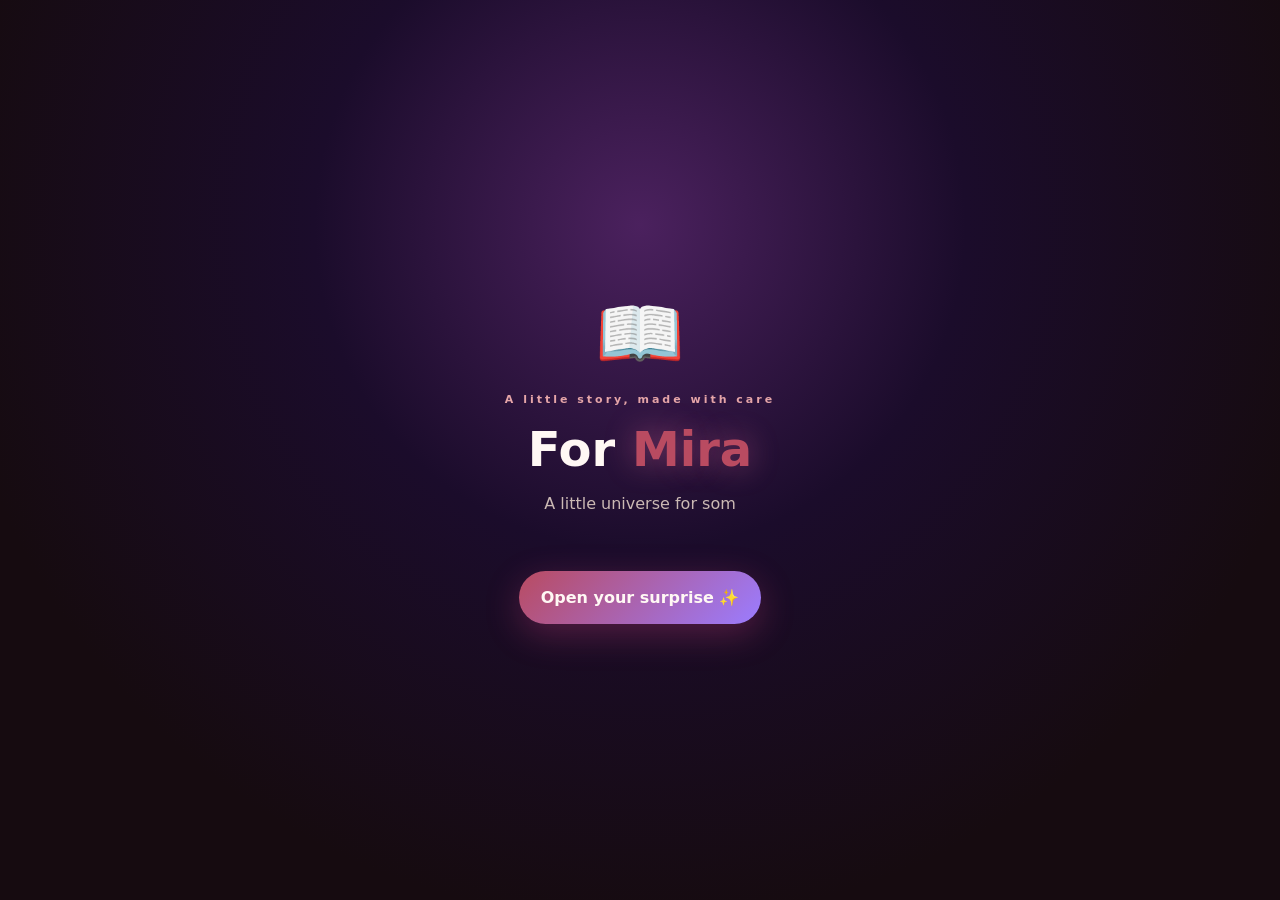
==== index.html @ ee4e0a37 "Polish soundtrack section markup" ====
<!DOCTYPE html>
<html lang="en">
<head>
  <meta charset="UTF-8">
  <meta name="viewport" content="width=device-width, initial-scale=1.0, viewport-fit=cover">
  <meta name="theme-color" content="#241016">
  <title>For Mira — Chapter 18</title>
  <link rel="stylesheet" href="style.css">
</head>
<body>

  <div id="scrollProgress"></div>
  <div id="particles"></div>

  <!-- OPENING -->
  <section id="opening" class="screen">
    <div class="opening-card">
      <div class="mini-book">📖</div>
      <p class="eyebrow">A little story, made with care</p>
      <h1>For <span>Mira</span></h1>
      <p id="openingText"></p>
      <button class="primary-btn" id="startBtn">Open your surprise ✨</button>
    </div>
  </section>

  <main id="site" class="hidden">
    <nav class="site-nav" aria-label="Main navigation">
      <a class="nav-brand" href="index.html">Mira <span>✦</span></a>
      <div class="nav-links">
        <a href="index.html" aria-current="page">Home</a>
        <a href="universe.html">Her Universe</a>
        <a href="dreams.html">Dreams</a>
        <a href="letter.html">Letter</a>
      </div>
    </nav>

    <!-- HERO -->
    <section class="hero section-pad reveal-section">
      <div class="glow glow-one"></div>
      <div class="glow glow-two"></div>
      <div class="hero-content hero-depth">
        <p class="eyebrow">13 NOVEMBER 2026 · CHAPTER 18</p>
        <h1>Happy Birthday,<br><span>Mira</span> 💗</h1>
        <p class="hero-sub">To a novel reader, a curious mind, and someone whose next chapter is full of possibilities.</p>
        <button class="outline-btn" data-scroll="about">Start the story ↓</button>
      </div>
    </section>

    <!-- ABOUT -->
    <section id="about" class="section-pad reveal-section">
      <p class="eyebrow">THE LITTLE THINGS THAT MAKE YOU YOU</p>
      <h2>A Mind, a Heart, and a World of Your Own</h2>
      <div class="trait-grid">
        <article class="trait-card"><span>🔎</span><h3>A questioning mind</h3><p>You look beyond the obvious, ask difficult questions, and try to understand why people and society work the way they do.</p></article>
        <article class="trait-card"><span>⚖️</span><h3>A sense of fairness</h3><p>Equality, dignity and women's safety matter to you. You don't hesitate to question things that feel unjust.</p></article>
        <article class="trait-card"><span>💗</span><h3>A caring heart</h3><p>Your family matters deeply to you, and you value kindness, loyalty and effort in the people around you.</p></article>
        <article class="trait-card"><span>🎈</span><h3>Room for little joys</h3><p>Festivals, good food, celebrations and time with people you love deserve their own place in a full life.</p></article>
      </div>
    </section>

    <!-- A FEW PERSONAL FAVOURITES -->
    <section class="section-pad favourites-section reveal-section">
      <p class="eyebrow">A FEW THINGS YOU LOVE</p>
      <h2>The Little Details</h2>
      <div class="favourite-grid">
        <article class="favourite-card"><span>📚</span><small>STORIES</small><h3>Novels &amp; Ramaiya Vastavaiya</h3></article>
        <article class="favourite-card"><span>🎶</span><small>MUSIC</small><h3>Arijit Singh &amp; Shreya Ghoshal</h3></article>
        <article class="favourite-card"><span>🍲</span><small>COMFORT FOOD</small><h3>Mutton Kosa</h3></article>
        <article class="favourite-card"><span>♟️</span><small>PLAY</small><h3>Ludo, chess, pandas &amp; horses</h3></article>
      </div>
      <p class="tiny-note">With a little wine red in the mix. 🍷</p>
    </section>

    <!-- LETTER MEMORIES -->
    <section class="section-pad reveal-section memory-section">
      <p class="eyebrow">A FEW THINGS I REMEMBER</p>
      <h2>Little Traces from Our Letters</h2>
      <p class="memory-intro">Some conversations leave a mark long after the page is closed. These are a few things I still carry with me.</p>
      <div class="memory-list">
        <article class="memory-note"><span>01 · THE WAY YOU SEE LIFE</span><p>I remember how you described your experiences, and how genuinely you seemed to enjoy the small details of living.</p></article>
        <article class="memory-note"><span>02 · THE ADVICE THAT STAYED</span><p>You once talked about making time for people who matter, even between study sessions. I still remember that thought.</p></article>
        <article class="memory-note"><span>03 · THE CONVERSATIONS</span><p>I miss the kind of conversations that begin with one question and somehow lead us somewhere neither of us expected.</p></article>
      </div>
    </section>

    <!-- CONVERSATION ROOM -->
    <section class="section-pad reveal-section conversation-section">
      <p class="eyebrow">A LITTLE ROOM FOR BIG QUESTIONS</p>
      <h2>If We Had One More Long Conversation…</h2>
      <p class="conversation-intro">Choose a question. No right answer, no pressure—just something interesting to think about.</p>
      <div class="question-options">
        <button class="question-card" type="button" data-question="0"><span>01</span><b>Is it better to be understood or accepted?</b><small>People &amp; connection</small></button>
        <button class="question-card" type="button" data-question="1"><span>02</span><b>Does growing up change what happiness means?</b><small>Life &amp; change</small></button>
        <button class="question-card" type="button" data-question="2"><span>03</span><b>Can two people disagree and still respect each other?</b><small>Values &amp; society</small></button>
      </div>
      <div class="question-reveal" id="questionReveal" aria-live="polite">
        <p class="question-prompt">Pick whichever question catches your attention.</p>
      </div>
    </section>

    <!-- 18 WISHES -->
    <section class="section-pad reveal-section wishes-section">
      <p class="eyebrow">EIGHTEEN SMALL WISHES</p>
      <h2>A Sky Full of Possibilities</h2>
      <p class="wishes-intro">Tap a star. Each one holds a little wish for the year ahead.</p>
      <div class="wish-sky" id="wishSky" aria-label="Eighteen birthday wishes"></div>
      <div class="star-wish" id="starWish" aria-live="polite"><span>✦</span><p>Your next wish is waiting in the stars.</p></div>
    </section>

    <!-- COUNTDOWN -->
    <section class="section-pad countdown-section reveal-section">
      <p class="eyebrow">THE COUNTDOWN TO YOUR DAY</p>
      <h2>Your Birthday Is Almost Here</h2>
      <div class="countdown">
        <div><strong id="days">00</strong><small>days</small></div>
        <div><strong id="hours">00</strong><small>hours</small></div>
        <div><strong id="minutes">00</strong><small>minutes</small></div>
        <div><strong id="seconds">00</strong><small>seconds</small></div>
      </div>
      <p class="tiny-note">13 November 2026</p>
    </section>

    <!-- LETTER -->
    <section id="letter" class="section-pad reveal-section">
      <p class="eyebrow">A LETTER</p>
      <h2>Open When You're Ready 💌</h2>
      <div class="envelope" id="envelope">
        <div class="envelope-top"></div>
        <div class="envelope-body">
          <span>Tap to open</span>
          <b>For Mira</b>
        </div>
      </div>
      <article class="letter-card hidden" id="letterCard">
        <p id="personalLetter"></p><span class="typing-cursor">|</span>
      </article>
      <p class="tiny-note">A few words, written with care.</p>
    </section>

    <!-- CAKE -->
    <section class="section-pad cake-section reveal-section">
      <p class="eyebrow">MAKE A WISH</p>
      <h2>18 Candles for 18 ✨</h2>
      <p class="instruction">Take a breath, allow microphone access, then blow towards your phone's microphone.</p>
      <button id="micBlowBtn" class="primary-btn blow-btn" type="button">🎤 Enable microphone</button>
      <p id="blowStatus" class="tiny-note" role="status" aria-live="polite">Or tap the candles if you prefer not to use the microphone.</p>
      <div class="cake-wrap">
        <div class="candles" id="candles"></div>
        <div class="cake">
          <div class="icing"></div>
          <div class="cake-layer layer-one"></div>
          <div class="cake-layer layer-two"></div>
          <div class="cake-plate"></div>
        </div>
      </div>
      <p id="wishMessage" class="wish-message"></p>
    </section>

    <!-- FRIENDSHIP TIMELINE -->
    <section class="section-pad reveal-section">
      <p class="eyebrow">A FEW PAGES SO FAR</p>
      <h2>Every Story Has Its Own Beginning</h2>
      <div class="timeline">
        <article class="timeline-item"><span>13 NOVEMBER 2008</span><h3>The day your story began</h3><p>A whole life of memories, discoveries, changes and possibilities began with one ordinary day.</p></article>
        <article class="timeline-item"><span>THE QUESTIONS YOU ASK</span><h3>Always looking a little deeper</h3><p>From human behaviour to fairness and relationships, you keep making space for questions that matter.</p></article>
        <article class="timeline-item"><span>THE PEOPLE YOU VALUE</span><h3>Making room for connection</h3><p>Family, friendship and mutual effort matter to you. The people in your life are part of your story, but they are not the whole story.</p></article>
        <article class="timeline-item"><span>13 NOVEMBER 2026</span><h3>A new chapter at eighteen</h3><p>You don't need every answer today. There is time to explore, change your mind and discover what feels right.</p></article>
      </div>
    </section>

    <!-- BOOK CHAPTERS -->
    <section class="section-pad book-section reveal-section">
      <p class="eyebrow">YOUR STORY, YOUR PACE</p>
      <h2>There Is More Than One Way to Grow</h2>
      <div class="chapter" data-chapter="1"><span>ONE THING YOU KNOW</span><h3>You want to make a difference</h3><p>You have spoken about helping children and older people, supporting your family and building a life with room for meaningful work.</p></div>
      <div class="chapter" data-chapter="2"><span>ONE THING YOU'RE EXPLORING</span><h3>A curious mind, an open future</h3><p>Your interest in psychology and human behaviour is part of your journey. You don't have to turn today's curiosity into a lifelong decision.</p></div>
      <div class="chapter" data-chapter="3"><span>ONE THING WORTH REMEMBERING</span><h3>There is no fixed timeline</h3><p>Dreams can change. Plans can take new directions. Changing your mind is also a way of learning yourself.</p></div>
      <div class="chapter special-chapter"><span>CHAPTER 18</span><h3>The next pages belong to you</h3><p>May you have the freedom, courage and support to write them in your own way.</p></div>
    </section>

    <!-- GIFTS -->
    <section class="section-pad reveal-section">
      <p class="eyebrow">THREE LITTLE SURPRISES</p>
      <h2>Choose a Gift 🎁</h2>
      <div class="gift-grid">
        <button class="gift" data-gift="0">🎁<small>Open me</small></button>
        <button class="gift" data-gift="1">🎁<small>Try me</small></button>
        <button class="gift" data-gift="2">🎁<small>One more</small></button>
      </div>
      <p id="giftMessage" class="gift-message"></p>
    </section>

    <!-- THINGS THAT STAYED WITH ME -->
    <section class="section-pad reveal-section letter-traces">
      <p class="eyebrow">SOMETHING I REMEMBER FROM YOUR LETTERS</p>
      <h2>Some Things Stay Between the Lines</h2>
      <p class="letter-traces-intro">Not every conversation needs a grand conclusion. Sometimes a few things someone says simply stay with you.</p>
      <div class="trace-grid">
        <article class="trace-card">
          <span class="trace-mark">01</span>
          <p class="trace-label">THE WAY YOU SEE THINGS</p>
          <h3>You make ordinary experiences worth listening to.</h3>
          <p>I remember how you would explain the way you experienced life. It made me appreciate not just what happened, but how someone chooses to see it.</p>
        </article>
        <article class="trace-card">
          <span class="trace-mark">02</span>
          <p class="trace-label">THE ADVICE THAT STAYS</p>
          <h3>Make time for the people who matter.</h3>
          <p>You once spoke about writing letters between study sessions. I took something from that: being busy and making time for people don't always have to be opposites.</p>
        </article>
        <article class="trace-card">
          <span class="trace-mark">03</span>
          <p class="trace-label">THE CONVERSATIONS</p>
          <h3>There is always room for one more question.</h3>
          <p>I still remember our deeper conversations—the questions, the different perspectives, and how a simple exchange could turn into something worth thinking about.</p>
        </article>
      </div>
      <blockquote class="trace-quote">“You don't have to carefully edit every part of yourself to be worth knowing.”</blockquote>
      <p class="trace-signoff">A thought I wanted to leave here. — Sagar</p>
    </section>

    <!-- DARK CHOCOLATE SECRET -->
    <section class="section-pad chocolate-section reveal-section">
      <p class="eyebrow">A SMALL REMINDER</p>
      <h2>Open When You Need a Little Encouragement ✨</h2>
      <p>For the days when the next step feels uncertain.</p>
      <button id="chocolateBtn" class="chocolate-btn">✨ A little reminder</button>
      <p class="tiny-note chocolate-hint">You can tap it more than once. The message stays the same.</p>
      <div id="secretMessage" class="secret-message hidden">You don't have to have your whole life figured out at eighteen. Keep learning, keep exploring, and give yourself the same patience you offer other people. 💗</div>
    </section>

    <!-- HER SOUNDTRACK -->
    <section class="section-pad music-section reveal-section" id="soundtrack">
      <p class="eyebrow">A SOUNDTRACK FOR DIFFERENT LITTLE MOMENTS</p>
      <h2>A Little Music for Every Mood 🎵</h2>
      <p class="soundtrack-intro">Some songs feel like a place, some like a memory, and some simply make an ordinary day better. Here are a few musical corners, beginning with one I thought belonged here.</p>
      <div class="soundtrack-grid">
        <article class="soundtrack-card soundtrack-featured">
          <span class="soundtrack-number">01 · THE LITTLE UNIVERSE</span>
          <div class="soundtrack-icon">🌙</div>
          <h3>Aashiyan</h3>
          <p>For a gentle, hopeful moment — a little world of your own.</p>
          <button class="soundtrack-play" type="button" data-track="aashiyan">▶ Play this song</button>
        </article>
        <article class="soundtrack-card">
          <span class="soundtrack-number">02 · SLOW EVENINGS</span>
          <div class="soundtrack-icon">☁️</div>
          <h3>Iktara</h3>
          <p>For quiet evenings, daydreams and letting your thoughts wander.</p>
          <button class="soundtrack-play" type="button" data-track="iktara">▶ Play this song</button>
        </article>
        <article class="soundtrack-card">
          <span class="soundtrack-number">03 · A LITTLE NOSTALGIA</span>
          <div class="soundtrack-icon">📖</div>
          <h3>Phir Le Aya Dil</h3>
          <p>For the moments when a melody feels like an old page you want to revisit.</p>
          <button class="soundtrack-play" type="button" data-track="phir-le-aya-dil">▶ Play this song</button>
        </article>
        <article class="soundtrack-card">
          <span class="soundtrack-number">04 · OPEN ROADS</span>
          <div class="soundtrack-icon">✨</div>
          <h3>Ilahi</h3>
          <p>For new beginnings, curious days and the excitement of what lies ahead.</p>
          <button class="soundtrack-play" type="button" data-track="ilahi">▶ Play this song</button>
        </article>
      </div>
      <div class="soundtrack-now" aria-live="polite">
        <span class="soundtrack-equalizer">♫</span>
        <div><small>NOW PLAYING</small><p id="trackName">Choose a song to begin</p></div>
        <button id="musicStopBtn" type="button" class="soundtrack-stop">Stop</button>
      </div>
      <audio id="music" preload="none"></audio>
      <p class="tiny-note">The songs are suggestions. Add your audio files to the <code>music</code> folder in the GitHub repository to make the play buttons work.</p>
    </section>

    <!-- FINAL -->
    <section id="final" class="final-section reveal-section">
      <div class="final-content">
        <div class="big-heart">♥</div>
        <p class="eyebrow">THE LAST PAGE</p>
        <h2>Happy 18th Birthday, Mira 🎂</h2>
        <p id="finalMessage">May this chapter bring you beautiful people, unforgettable memories, peaceful nights, exciting mornings, and many, many reasons to smile.</p>
        <button id="finalBtn" class="primary-btn">Open the final surprise ✨</button>
      </div>
    </section>

    <footer>Made with a little code, a lot of thought, and ❤️</footer>
  </main>

  <div id="lightbox" class="lightbox hidden">
    <button id="closeLightbox" aria-label="Close">×</button>
    <img id="lightboxImg" alt="Memory">
    <p id="lightboxCaption"></p>
  </div>

  <div id="toast"></div>
  <script src="script.js"></script>
</body>
</html>
---- style.css ----
*{box-sizing:border-box;margin:0;padding:0}
:root{--bg:#160b10;--bg2:#241016;--pink:#b94b61;--pink2:#e5a5a8;--lav:#a77d86;--gold:#d7b77a;--text:#fff8f4;--muted:#cbb9b4;--card:rgba(255,244,238,.055);--border:rgba(229,165,168,.17)}
html{scroll-behavior:smooth}
body{font-family:system-ui,-apple-system,BlinkMacSystemFont,"Segoe UI",sans-serif;background:var(--bg);color:var(--text);overflow-x:hidden;line-height:1.6}
button{font:inherit;color:inherit;border:0;cursor:pointer}
.hidden{display:none!important}
code{color:var(--pink2);font-size:.8em}
#particles{position:fixed;inset:0;pointer-events:none;z-index:0;overflow:hidden}
.particle{position:absolute;width:3px;height:3px;border-radius:50%;background:#fff;opacity:.5;animation:float 8s linear infinite}
.screen{min-height:100svh;display:grid;place-items:center;padding:25px;background:radial-gradient(circle at 50% 25%,#4b215e 0,#1b0c2b 35%,#160b10 75%);position:relative;z-index:1}
.opening-card{text-align:center;max-width:390px;padding:35px 22px}
.mini-book{font-size:72px;animation:bob 2s ease-in-out infinite}
.eyebrow{font-size:11px;letter-spacing:3px;color:var(--pink2);font-weight:700}
.opening-card h1{font-size:48px;line-height:1.05;margin:16px 0}
.opening-card h1 span,.hero h1 span{color:var(--pink);text-shadow:0 0 30px rgba(255,120,170,.4)}
.opening-card>p:not(.eyebrow){color:var(--muted);min-height:55px;margin-bottom:25px}
.primary-btn,.outline-btn,.chocolate-btn{padding:14px 22px;border-radius:999px;font-weight:700;background:linear-gradient(135deg,var(--pink),#9b7cff);box-shadow:0 10px 35px rgba(255,80,150,.25)}
.outline-btn{background:transparent;border:1px solid var(--pink)}
.section-pad{position:relative;z-index:1;max-width:620px;margin:auto;padding:90px 20px}
.hero{min-height:100svh;display:grid;place-items:center;text-align:center;overflow:hidden;background:radial-gradient(circle at 50% 40%,#48202a,#160b10 65%)}
.hero-content{position:relative;z-index:2}
.hero h1{font-size:52px;line-height:1.02;margin:18px 0}
.hero-sub,.section-sub{color:var(--muted);max-width:470px;margin:0 auto 28px}
.glow{position:absolute;width:240px;height:240px;border-radius:50%;filter:blur(70px);opacity:.3}
.glow-one{background:var(--pink);left:-100px;top:10%}.glow-two{background:var(--lav);right:-100px;bottom:10%}
h2{font-size:31px;line-height:1.15;margin:12px 0 30px}
.trait-grid{display:grid;grid-template-columns:1fr 1fr;gap:12px}
.trait-card,.chapter,.letter-card{background:var(--card);border:1px solid var(--border);border-radius:24px;padding:22px;backdrop-filter:blur(12px)}
.trait-card span{font-size:34px}.trait-card h3{margin:10px 0 5px}.trait-card p{font-size:14px;color:var(--muted)}
.countdown-section{text-align:center;background:linear-gradient(180deg,#160b10,#170b25)}
.countdown{display:grid;grid-template-columns:repeat(4,1fr);gap:8px}
.countdown div{background:var(--card);border:1px solid var(--border);border-radius:18px;padding:15px 4px}
.countdown strong{display:block;font-size:25px;color:var(--pink)}.countdown small{color:var(--muted)}
.tiny-note{font-size:12px;color:#8f8294;margin-top:18px}
.envelope{height:180px;position:relative;max-width:330px;margin:30px auto;cursor:pointer;filter:drop-shadow(0 15px 25px rgba(0,0,0,.3))}
.envelope-body{position:absolute;inset:25px 0 0;background:#f4a7c6;color:#32112c;border-radius:10px;display:grid;place-items:center;font-weight:700;z-index:2}.envelope-body span{font-size:12px}.envelope-body b{font-size:24px}
.envelope-top{position:absolute;top:25px;left:0;width:100%;height:100px;background:#ffd1e2;clip-path:polygon(0 0,50% 75%,100% 0);z-index:3}
.letter-card{min-height:250px;text-align:left;color:#f8e9f3;line-height:1.85}.typing-cursor{color:var(--pink);animation:blink .7s infinite}
.cake-section{text-align:center}.instruction{color:var(--muted);margin-bottom:15px}.cake-wrap{height:270px;position:relative;width:290px;margin:auto}
.cake{position:absolute;bottom:15px;left:50%;transform:translateX(-50%);width:240px;height:130px}
.cake-layer{position:absolute;left:0;right:0;border-radius:18px;background:#c86692}.layer-one{height:65px;bottom:0}.layer-two{height:55px;bottom:48px;background:#e98bb0}.icing{position:absolute;z-index:2;bottom:83px;left:0;right:0;height:30px;border-radius:18px;background:#ffe0eb}
.cake-plate{position:absolute;bottom:-8px;left:-20px;right:-20px;height:18px;border-radius:50%;background:#9b7cff}
.candles{position:absolute;bottom:130px;left:15px;right:15px;height:90px;z-index:5;display:flex;align-items:end;justify-content:center;gap:5px}
.candle{width:9px;height:45px;background:repeating-linear-gradient(135deg,#fff 0 6px,#ff78aa 6px 11px);border-radius:3px;position:relative}.flame{position:absolute;width:13px;height:18px;left:-2px;top:-17px;background:#ffd166;border-radius:50% 50% 50% 10%;transform:rotate(45deg);box-shadow:0 0 12px #ff9f43}.candle.blown .flame{display:none}.wish-message{color:var(--gold);font-weight:700;min-height:30px}
.gallery{display:flex;gap:14px;overflow-x:auto;padding:8px 2px 18px;scroll-snap-type:x mandatory}.photo-card{flex:0 0 250px;height:320px;border-radius:25px;scroll-snap-align:center;display:flex;flex-direction:column;justify-content:end;align-items:flex-start;padding:20px;text-align:left;background:linear-gradient(145deg,#2a173d,#ff5d9a);overflow:hidden;position:relative}.photo-card.placeholder:before{content:"📷";position:absolute;top:85px;left:50%;transform:translateX(-50%);font-size:65px;opacity:.8}.photo-card span,.photo-card b{position:relative;z-index:2}.photo-card span{color:var(--pink2);font-size:12px;letter-spacing:2px}.photo-card b{font-size:20px}
.book-section{background:linear-gradient(180deg,#13091f,#0e0716)}.chapter{margin:12px 0}.chapter span{font-size:11px;letter-spacing:2px;color:var(--gold)}.chapter h3{margin:8px 0}.chapter p{color:var(--muted);font-size:14px}.special-chapter{border-color:rgba(255,217,138,.35);background:linear-gradient(145deg,rgba(255,217,138,.1),rgba(255,120,170,.07))}
.gift-grid{display:grid;grid-template-columns:repeat(3,1fr);gap:10px}.gift{height:130px;border-radius:22px;background:var(--card);border:1px solid var(--border);font-size:48px;display:grid;place-items:center}.gift small{display:block;font-size:11px;color:var(--muted)}.gift-message{min-height:40px;text-align:center;color:var(--pink2);margin-top:20px}
.chocolate-section{text-align:center;background:linear-gradient(180deg,#160b10,#21100e)}.chocolate-section>p:not(.eyebrow){color:var(--muted);margin-bottom:25px}.chocolate-btn{background:linear-gradient(135deg,#6d3828,#30130e)}.secret-message{margin-top:20px;padding:18px;border-radius:20px;background:rgba(255,217,138,.08);border:1px solid rgba(255,217,138,.25);color:#ffe3b0}
.music-section{text-align:center}.final-section{min-height:100svh;display:grid;place-items:center;text-align:center;padding:30px;background:radial-gradient(circle at center,#4b1b27,#160b10 70%)}.final-content{max-width:520px}.big-heart{font-size:75px;color:var(--pink);animation:heart 1.2s infinite}.final-content h2{font-size:42px}.final-content>p:not(.eyebrow){color:var(--muted);line-height:1.8;margin-bottom:28px}footer{text-align:center;padding:35px 20px;color:#7f7185;background:#0d0709;font-size:13px}
.lightbox{position:fixed;inset:0;z-index:100;background:rgba(5,2,10,.96);display:grid;place-items:center;padding:20px}.lightbox img{max-width:100%;max-height:75vh;border-radius:18px}.lightbox button{position:absolute;top:18px;right:18px;width:42px;height:42px;border-radius:50%;background:#fff;color:#111;font-size:28px}.lightbox p{position:absolute;bottom:35px;color:#fff}
#toast{position:fixed;left:50%;bottom:25px;transform:translate(-50%,20px);background:#fff;color:#160b1c;padding:10px 16px;border-radius:999px;font-size:13px;opacity:0;pointer-events:none;z-index:200;transition:.3s}.toast-show{opacity:1!important;transform:translate(-50%,0)!important}
.confetti{position:fixed;z-index:150;width:7px;height:13px;top:-20px;pointer-events:none;animation:fall 3s linear forwards}
@keyframes bob{50%{transform:translateY(-12px)}}@keyframes float{from{transform:translateY(100vh);opacity:0}15%{opacity:.5}to{transform:translateY(-10vh);opacity:0}}@keyframes blink{50%{opacity:0}}@keyframes heart{50%{transform:scale(1.16)}}@keyframes fall{to{transform:translateY(110vh) rotate(720deg)}}
@media(max-width:380px){.hero h1{font-size:44px}.opening-card h1{font-size:42px}.countdown strong{font-size:21px}.trait-card{padding:16px}.final-content h2{font-size:34px}}


/* ===== PREMIUM V2 POLISH ===== */
body{background:radial-gradient(circle at 50% -10%,#382044 0,#160b10 38%,#08050e 100%)}
#scrollProgress{position:fixed;top:0;left:0;height:3px;width:0;background:linear-gradient(90deg,var(--pink),var(--lav),var(--gold));z-index:500;box-shadow:0 0 16px rgba(255,120,170,.55)}
.reveal-section{opacity:0;transform:translateY(34px) scale(.985);transition:opacity .9s cubic-bezier(.2,.75,.2,1),transform .9s cubic-bezier(.2,.75,.2,1)}
.reveal-section.visible{opacity:1;transform:none}
.hero-depth{animation:heroIn 1.1s cubic-bezier(.2,.75,.2,1) both}
@keyframes heroIn{from{opacity:0;transform:translateY(22px) scale(.97)}to{opacity:1;transform:none}}
.hero:after{content:"";position:absolute;inset:0;background:radial-gradient(circle at 50% 45%,transparent 0,transparent 38%,rgba(0,0,0,.18) 100%);pointer-events:none}
.glow{animation:orbFloat 9s ease-in-out infinite alternate}
.glow-two{animation-delay:-3s}
@keyframes orbFloat{to{transform:translate3d(20px,-24px,0) scale(1.12)}}
.trait-card,.chapter,.gift,.photo-card,.countdown>div{transition:transform .45s cubic-bezier(.2,.75,.2,1),border-color .45s,background .45s,box-shadow .45s}
.trait-card:hover,.chapter:hover,.gift:hover,.photo-card:hover,.countdown>div:hover{transform:translateY(-6px);border-color:rgba(255,120,170,.34);box-shadow:0 18px 50px rgba(0,0,0,.28)}
.countdown>div{background:linear-gradient(145deg,rgba(255,255,255,.095),rgba(255,255,255,.035));backdrop-filter:blur(14px);box-shadow:inset 0 1px rgba(255,255,255,.08),0 15px 45px rgba(0,0,0,.2)}
.envelope{transition:transform .8s cubic-bezier(.2,.75,.2,1),filter .5s}.envelope:hover{transform:translateY(-8px) rotateX(2deg)}
.envelope:after{content:"";position:absolute;inset:-14px;border-radius:28px;background:radial-gradient(circle,rgba(255,120,170,.18),transparent 62%);filter:blur(14px);z-index:-1;opacity:.65}
.candle{transition:transform .25s,filter .35s}.candle:hover{transform:translateY(-5px) scale(1.06)}
.flame{filter:drop-shadow(0 0 8px rgba(255,217,138,.7))}
.photo-card{overflow:hidden}.photo-card img{transition:transform .8s cubic-bezier(.2,.75,.2,1),filter .8s}.photo-card:hover img{transform:scale(1.07);filter:saturate(1.08)}
.photo-card:not(.placeholder){padding:0;min-height:210px}.photo-card:not(.placeholder) img{position:absolute;inset:0;width:100%;height:100%;object-fit:cover}.photo-card:not(.placeholder):after{content:"";position:absolute;inset:0;background:linear-gradient(180deg,transparent 45%,rgba(0,0,0,.72));pointer-events:none}.photo-card:not(.placeholder) span,.photo-card:not(.placeholder) b{z-index:2}
.chapter{position:relative;overflow:hidden}.chapter:before{content:"";position:absolute;width:140px;height:140px;border-radius:50%;right:-60px;top:-60px;background:radial-gradient(circle,var(--lav),transparent 68%);opacity:.1;transition:.5s}.chapter:hover:before{transform:scale(1.6);opacity:.18}
.gift{position:relative;overflow:hidden}.gift:after{content:"";position:absolute;inset:0;background:linear-gradient(120deg,transparent 35%,rgba(255,255,255,.12) 50%,transparent 65%);transform:translateX(-120%);transition:.8s}.gift:hover:after{transform:translateX(120%)}
.chocolate-section{overflow:hidden}.chocolate-section:before{content:"";position:absolute;width:260px;height:260px;left:50%;top:40%;transform:translate(-50%,-50%);border-radius:50%;background:radial-gradient(circle,#8b4b3040,transparent 68%);filter:blur(10px);pointer-events:none}.chocolate-btn{position:relative;z-index:2}.chocolate-btn.chocolate-pop{animation:chocoPop .65s cubic-bezier(.2,.9,.2,1)}
@keyframes chocoPop{35%{transform:scale(1.13) rotate(-3deg)}65%{transform:scale(.97) rotate(2deg)}to{transform:none}}
.secret-message{animation:secretIn .65s cubic-bezier(.2,.75,.2,1) both}@keyframes secretIn{from{opacity:0;transform:translateY(15px) scale(.96)}to{opacity:1;transform:none}}
.final-section{overflow:hidden}.final-section:before{content:"";position:absolute;width:420px;height:420px;border-radius:50%;background:radial-gradient(circle,#ff78aa28,transparent 68%);filter:blur(18px);animation:finalGlow 6s ease-in-out infinite alternate}@keyframes finalGlow{to{transform:scale(1.2)}}
.big-heart{text-shadow:0 0 35px rgba(255,120,170,.35)}
@media(min-width:700px){.section-pad{padding-top:120px;padding-bottom:120px}.trait-grid{gap:18px}.gallery{gap:18px}.photo-card{min-height:250px}.photo-card:not(.placeholder){min-height:250px}}
@media(prefers-reduced-motion:reduce){*,*:before,*:after{scroll-behavior:auto!important;animation:none!important;transition:none!important}.reveal-section{opacity:1;transform:none}}

/* Mira personal edition: wine, rose and warm gold */
.timeline{position:relative;margin:28px 0 0;padding-left:25px}
.timeline:before{content:"";position:absolute;left:6px;top:8px;bottom:12px;width:1px;background:linear-gradient(var(--gold),var(--pink),transparent)}
.timeline-item{position:relative;margin:0 0 18px;padding:20px 21px 22px;background:var(--card);border:1px solid var(--border);border-radius:20px}
.timeline-item:before{content:"";position:absolute;left:-25px;top:25px;width:11px;height:11px;border-radius:50%;background:var(--gold);box-shadow:0 0 14px rgba(215,183,122,.35)}
.timeline-item span{font-size:10px;letter-spacing:2px;color:var(--gold);font-weight:700}
.timeline-item h3{margin:8px 0 5px}
.timeline-item p{font-size:14px;color:var(--muted)}


/* Preserve the original Premium V2 palette. */
.favourites-section{background:linear-gradient(180deg,rgba(75,22,34,.24),transparent)}
.favourite-grid{display:grid;grid-template-columns:repeat(2,minmax(0,1fr));gap:12px}
.favourite-card{min-height:145px;padding:18px;border-radius:21px;background:linear-gradient(145deg,rgba(132,45,64,.19),rgba(255,244,238,.045));border:1px solid var(--border);display:flex;flex-direction:column;align-items:flex-start;justify-content:center;transition:transform .35s,border-color .35s}
.favourite-card:hover{transform:translateY(-5px);border-color:rgba(212,154,162,.45)}
.favourite-card span{font-size:27px;margin-bottom:8px}
.favourite-card small{font-size:9px;letter-spacing:1.6px;color:var(--gold);font-weight:700}
.favourite-card h3{font-size:15px;line-height:1.35;margin-top:5px}
.future-section{text-align:center;background:linear-gradient(180deg,rgba(75,22,34,.22),transparent)}
.future-section>p:not(.eyebrow){color:var(--muted);max-width:510px;margin:0 auto 18px}
.future-section blockquote{margin:25px auto;padding:20px;border-left:2px solid var(--gold);background:var(--card);border-radius:0 16px 16px 0;color:#f3d7d9;font-size:19px;font-style:italic;max-width:480px}
@media(max-width:380px){.favourite-grid{gap:8px}.favourite-card{padding:14px;min-height:135px}.favourite-card h3{font-size:14px}}


/* ===== MOBILE PERFORMANCE PATCH =====
   Keep the visual identity while reducing expensive paint/compositing work. */
@media(max-width:700px){
  #particles{opacity:.28}
  .particle{animation-duration:14s!important}
  .trait-card,.chapter,.gift,.countdown>div,.favourite-card{backdrop-filter:none!important;-webkit-backdrop-filter:none!important;box-shadow:none}
  .glow{filter:none;opacity:.16;animation:none}
  .hero:after{display:none}
  .envelope:after{display:none}
  .chapter:before,.final-section:before,.chocolate-section:before{display:none}
  .reveal-section{transform:translateY(12px);transition:opacity .35s ease,transform .35s ease}
  .trait-card,.chapter,.gift,.photo-card,.countdown>div,.favourite-card{transition:none}
  .trait-card:hover,.chapter:hover,.gift:hover,.photo-card:hover,.countdown>div:hover,.favourite-card:hover{transform:none;box-shadow:none}
}
@media(prefers-reduced-motion:reduce){
  #particles,.glow,.hero-depth,.big-heart{animation:none!important}
  .reveal-section{opacity:1!important;transform:none!important}
}


/* ===== Multi-page navigation and page layouts ===== */
.site-nav{position:relative;z-index:20;max-width:900px;margin:0 auto;padding:17px 20px;display:flex;align-items:center;justify-content:space-between;gap:14px;border-bottom:1px solid rgba(212,154,162,.12);background:rgba(22,11,16,.92)}
.nav-brand{color:var(--text);font-weight:800;text-decoration:none;letter-spacing:.5px;white-space:nowrap}
.nav-brand span{color:var(--gold)}
.nav-links{display:flex;align-items:center;gap:clamp(9px,2vw,22px);flex-wrap:wrap;justify-content:flex-end}
.nav-links a{font-size:12px;color:var(--muted);text-decoration:none;padding:7px 0;border-bottom:1px solid transparent}
.nav-links a:hover,.nav-links a[aria-current="page"]{color:var(--pink2);border-color:var(--gold)}
.page-shell{max-width:760px;margin:0 auto;min-height:75vh;padding:70px 20px 100px}
.page-kicker{font-size:11px;letter-spacing:3px;color:var(--gold);font-weight:700}
.page-title{font-size:clamp(36px,8vw,58px);line-height:1.04;margin:14px 0 18px}
.page-intro{max-width:590px;color:var(--muted);font-size:16px;line-height:1.8;margin-bottom:34px}
.page-grid{display:grid;grid-template-columns:repeat(2,minmax(0,1fr));gap:14px}
.page-card{padding:22px;border:1px solid var(--border);border-radius:22px;background:linear-gradient(145deg,rgba(132,45,64,.16),rgba(255,244,238,.04));}
.page-card .page-icon{font-size:30px;display:block;margin-bottom:10px}
.page-card h2,.page-card h3{font-size:19px;margin:0 0 8px}
.page-card p{font-size:14px;color:var(--muted);line-height:1.75}
.page-quote{margin:28px 0;padding:22px;border-left:2px solid var(--gold);border-radius:0 18px 18px 0;background:var(--card);color:#f3d7d9;font-size:20px;font-style:italic}
.page-back{display:inline-block;margin-top:34px;color:var(--pink2);text-decoration:none;border:1px solid var(--border);padding:11px 17px;border-radius:999px;font-size:13px}
.page-footer{text-align:center;padding:25px 15px;color:#8f8294;font-size:12px}
@media(max-width:560px){
 .site-nav{align-items:flex-start;flex-direction:column;padding:14px 16px}
 .nav-links{justify-content:flex-start;gap:8px 16px}
 .nav-links a{font-size:11px}
 .page-shell{padding:52px 18px 75px}
 .page-grid{grid-template-columns:1fr}
}

.letter-page-card p{color:var(--muted);line-height:1.9;margin:0 0 19px}
.letter-page-card p:first-child{color:var(--text);font-weight:700}
.letter-page-card .letter-signoff{color:var(--pink2);margin:8px 0 0}

/* Compact, swipeable navigation on small screens */
@media(max-width:560px){
  .site-nav{
    flex-direction:row;
    align-items:center;
    gap:12px;
    padding:12px 14px;
    min-width:0;
  }
  .nav-brand{font-size:13px;flex:0 0 auto}
  .nav-links{
    flex:1 1 auto;
    min-width:0;
    flex-wrap:nowrap;
    justify-content:flex-start;
    gap:15px;
    overflow-x:auto;
    overflow-y:hidden;
    white-space:nowrap;
    scrollbar-width:none;
    -webkit-overflow-scrolling:touch;
    padding:2px 1px 5px;
  }
  .nav-links::-webkit-scrollbar{display:none}
  .nav-links a{flex:0 0 auto;font-size:11px;padding:6px 0}
}

/* Interactive personal corner on Little Joys */
.joy-picker{margin:48px 0 12px}
.joy-picker h2{font-size:clamp(24px,5vw,32px);margin:10px 0}
.joy-picker-intro{color:var(--muted);font-size:14px;margin:0 0 18px}
.joy-picks{display:grid;grid-template-columns:repeat(2,minmax(0,1fr));gap:12px}
.joy-pick{min-width:0;border:1px solid var(--border);border-radius:20px;background:var(--card);overflow:hidden}
.joy-pick summary{list-style:none;cursor:pointer;padding:18px;display:grid;grid-template-columns:34px 1fr;column-gap:10px;align-items:center}
.joy-pick summary::-webkit-details-marker{display:none}
.joy-pick summary span{grid-row:span 2;font-size:26px}
.joy-pick summary b{font-size:14px}
.joy-pick summary small{font-size:11px;color:var(--muted)}
.joy-pick summary:after{content:"＋";grid-column:2;color:var(--gold);font-size:16px;margin-top:5px}
.joy-pick[open] summary:after{content:"−"}
.joy-pick p{padding:0 18px 18px;color:var(--muted);font-size:13px;line-height:1.75}
@media(max-width:560px){.joy-picks{grid-template-columns:1fr}.joy-pick summary{padding:15px}}

/* Physical candle-blowing controls */
.blow-btn{margin:4px auto 0;display:inline-block}
.blow-btn:disabled{opacity:.65;cursor:default}
.cake-section #blowStatus{max-width:330px;margin:14px auto 0;line-height:1.6}
.candle.blown{opacity:.72}


/* Personal letter traces */
.letter-traces{position:relative;overflow:hidden;background:linear-gradient(180deg,rgba(75,22,34,.18),transparent)}
.letter-traces-intro{max-width:560px;color:var(--muted);line-height:1.8;margin:0 auto 28px}
.trace-grid{display:grid;grid-template-columns:repeat(3,minmax(0,1fr));gap:13px;text-align:left}
.trace-card{position:relative;min-width:0;padding:22px 19px;border:1px solid var(--border);border-radius:20px;background:linear-gradient(145deg,rgba(132,45,64,.17),rgba(255,244,238,.035))}
.trace-mark{display:inline-grid;place-items:center;width:34px;height:34px;border:1px solid rgba(215,183,122,.45);border-radius:50%;color:var(--gold);font-size:11px;margin-bottom:22px}
.trace-label{font-size:9px;letter-spacing:1.7px;color:var(--gold);font-weight:700;margin:0 0 9px}
.trace-card h3{font-size:17px;line-height:1.45;margin:0 0 10px}
.trace-card>p:last-child{font-size:13px;line-height:1.8;color:var(--muted);margin:0}
.trace-quote{max-width:600px;margin:30px auto 12px;padding:20px 22px;border-left:2px solid var(--gold);background:var(--card);border-radius:0 16px 16px 0;color:#f3d7d9;font:italic 19px/1.65 Georgia,serif;text-align:left}
.trace-signoff{color:var(--muted);font-size:12px;text-align:right;max-width:600px;margin:0 auto}
@media(max-width:700px){.trace-grid{grid-template-columns:1fr}.trace-card{padding:19px}.trace-mark{margin-bottom:15px}}


/* Letter memories, conversation room and birthday wish sky */
.memory-section,.conversation-section,.wishes-section{position:relative;overflow:hidden}
.memory-intro,.conversation-intro,.wishes-intro{max-width:570px;margin:0 auto 26px;color:var(--muted);line-height:1.8}
.memory-list{max-width:690px;margin:0 auto;display:grid;gap:12px;text-align:left}
.memory-note{padding:19px 22px;border:1px solid var(--border);border-radius:18px;background:linear-gradient(120deg,rgba(132,45,64,.16),rgba(255,244,238,.025))}
.memory-note span{font-size:9px;letter-spacing:1.8px;color:var(--gold);font-weight:700}
.memory-note p{margin:9px 0 0;color:var(--text);font:italic 16px/1.75 Georgia,serif}
.question-options{display:grid;grid-template-columns:repeat(3,minmax(0,1fr));gap:12px;text-align:left}
.question-card{min-width:0;min-height:155px;padding:18px;border:1px solid var(--border);border-radius:18px;background:var(--card);color:var(--text);text-align:left;cursor:pointer;display:flex;flex-direction:column;align-items:flex-start;gap:12px;transition:border-color .2s,background .2s}
.question-card span{color:var(--gold);font-size:10px;letter-spacing:1.5px}
.question-card b{font-size:15px;line-height:1.5}
.question-card small{margin-top:auto;color:var(--muted);font-size:10px;letter-spacing:.7px}
.question-card.selected{border-color:var(--gold);background:rgba(132,45,64,.24)}
.question-reveal{max-width:680px;min-height:112px;margin:18px auto 0;padding:20px 22px;border-left:2px solid var(--gold);border-radius:0 16px 16px 0;background:var(--card);text-align:left}
.question-prompt{margin:0;color:var(--muted);font-size:13px}
.question-thought{margin:0;color:var(--text);font:italic 16px/1.8 Georgia,serif}
.wish-sky{max-width:600px;min-height:190px;margin:10px auto 20px;padding:25px;display:grid;grid-template-columns:repeat(6,1fr);gap:15px;align-items:center;justify-items:center;border:1px solid rgba(215,183,122,.16);border-radius:24px;background:radial-gradient(ellipse at center,rgba(132,45,64,.19),rgba(22,11,16,.2) 70%)}
.wish-star{width:36px;height:36px;border:0;background:transparent;color:#d7b77a;font-size:25px;cursor:pointer;opacity:.75;transition:transform .2s,opacity .2s,text-shadow .2s;animation:starPulse 3.5s ease-in-out infinite;animation-delay:var(--star-delay)}
.wish-star:nth-child(3n){font-size:19px;color:#e5a5a8}
.wish-star:hover,.wish-star.chosen{opacity:1;transform:scale(1.3);text-shadow:0 0 18px rgba(229,165,168,.8)}
@keyframes starPulse{50%{opacity:.45}}
.star-wish{max-width:570px;min-height:100px;margin:0 auto;padding:17px 20px;border:1px solid var(--border);border-radius:18px;background:var(--card)}
.star-wish span{color:var(--gold);font-size:22px}
.star-wish p{margin:8px 0 0;color:var(--text);line-height:1.7}
@media(max-width:700px){.question-options{grid-template-columns:1fr}.question-card{min-height:unset}.wish-sky{grid-template-columns:repeat(6,1fr);gap:8px;padding:18px 10px;min-height:160px}.wish-star{width:32px;height:32px;font-size:22px}}
@media(prefers-reduced-motion:reduce){.wish-star{animation:none}}


/* A Little Music for Every Mood */
.soundtrack-section{position:relative}
.soundtrack-intro{max-width:620px;margin:0 auto 30px;color:var(--muted);line-height:1.85}
.soundtrack-grid{display:grid;grid-template-columns:repeat(2,minmax(0,1fr));gap:14px;text-align:left}
.soundtrack-card{position:relative;min-width:0;padding:22px;border:1px solid var(--border);border-radius:22px;background:linear-gradient(145deg,rgba(132,45,64,.18),rgba(255,244,238,.035));display:flex;flex-direction:column;align-items:flex-start}
.soundtrack-featured{border-color:rgba(215,183,122,.48);background:linear-gradient(145deg,rgba(132,45,64,.32),rgba(215,183,122,.07))}
.soundtrack-number{font-size:9px;letter-spacing:1.7px;color:var(--gold);font-weight:700}
.soundtrack-icon{font-size:28px;margin:20px 0 8px}
.soundtrack-card h3{font:24px Georgia,serif;margin:0 0 8px}
.soundtrack-card p{min-height:48px;color:var(--muted);font-size:13px;line-height:1.7;margin:0 0 18px}
.soundtrack-play{margin-top:auto;padding:10px 15px;border:1px solid rgba(215,183,122,.42);border-radius:999px;background:rgba(215,183,122,.08);color:var(--text);font-size:12px;cursor:pointer}
.soundtrack-play:hover{background:rgba(215,183,122,.17)}
.soundtrack-now{max-width:620px;margin:18px auto 0;padding:14px 17px;display:flex;align-items:center;gap:13px;text-align:left;border:1px solid var(--border);border-radius:18px;background:var(--card)}
.soundtrack-equalizer{font-size:24px;color:var(--gold)}
.soundtrack-now div{min-width:0;flex:1}
.soundtrack-now small{font-size:9px;letter-spacing:1.5px;color:var(--gold)}
.soundtrack-now p{margin:4px 0 0;font-size:13px;color:var(--text)}
.soundtrack-stop{border:0;background:transparent;color:var(--pink2);font-size:12px;cursor:pointer}
@media(max-width:560px){.soundtrack-grid{grid-template-columns:1fr}.soundtrack-card{padding:19px}.soundtrack-card p{min-height:0}}
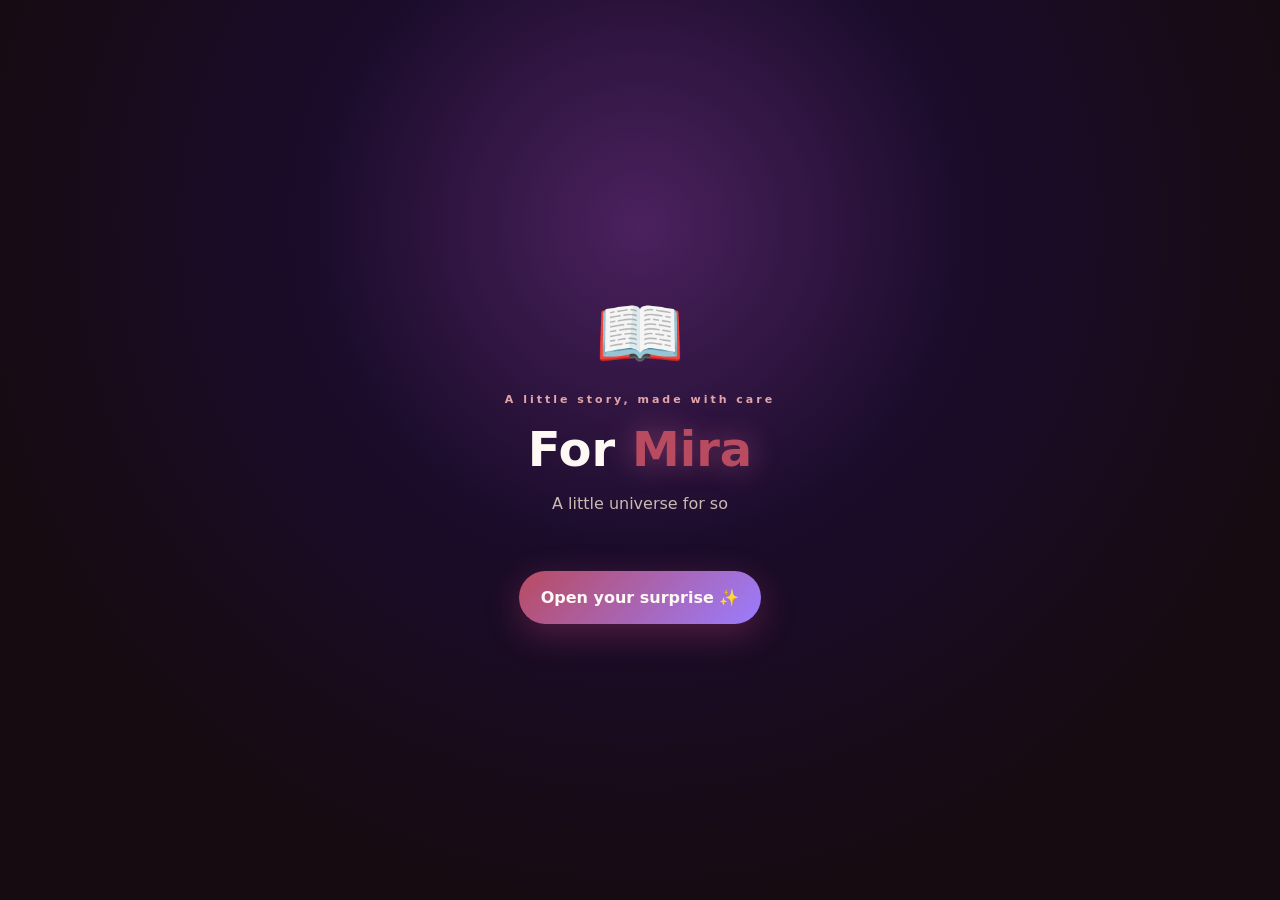
==== commit 3316da73: "Give every soundtrack song equal visual importance" ====
--- a/index.html
+++ b/index.html
@@ -235,7 +235,7 @@
       <h2>A Little Music for Every Mood 🎵</h2>
       <p class="soundtrack-intro">Some songs feel like a place, some like a memory, and some simply make an ordinary day better. Here are a few musical corners, beginning with one I thought belonged here.</p>
       <div class="soundtrack-grid">
-        <article class="soundtrack-card soundtrack-featured">
+        <article class="soundtrack-card">
           <span class="soundtrack-number">01 · THE LITTLE UNIVERSE</span>
           <div class="soundtrack-icon">🌙</div>
           <h3>Aashiyan</h3>
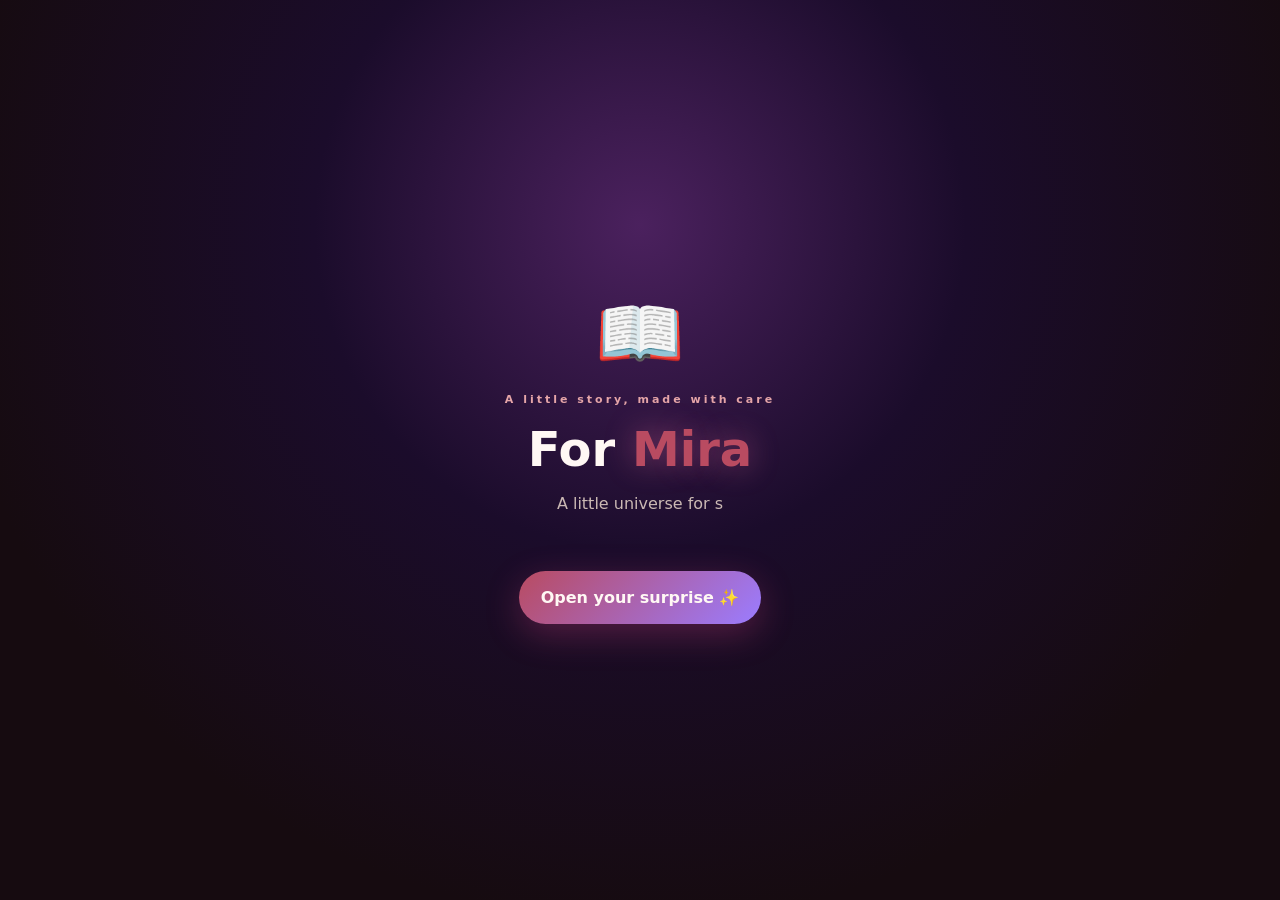
==== commit 9ee5f372: "Make homepage copy feel more natural and less repetitive" ====
--- a/index.html
+++ b/index.html
@@ -41,7 +41,7 @@
       <div class="hero-content hero-depth">
         <p class="eyebrow">13 NOVEMBER 2026 · CHAPTER 18</p>
         <h1>Happy Birthday,<br><span>Mira</span> 💗</h1>
-        <p class="hero-sub">To a novel reader, a curious mind, and someone whose next chapter is full of possibilities.</p>
+        <p class="hero-sub">To someone who keeps asking questions, cares deeply, and is still discovering all that life can be.</p>
         <button class="outline-btn" data-scroll="about">Start the story ↓</button>
       </div>
     </section>
@@ -56,19 +56,6 @@
         <article class="trait-card"><span>💗</span><h3>A caring heart</h3><p>Your family matters deeply to you, and you value kindness, loyalty and effort in the people around you.</p></article>
         <article class="trait-card"><span>🎈</span><h3>Room for little joys</h3><p>Festivals, good food, celebrations and time with people you love deserve their own place in a full life.</p></article>
       </div>
-    </section>
-
-    <!-- A FEW PERSONAL FAVOURITES -->
-    <section class="section-pad favourites-section reveal-section">
-      <p class="eyebrow">A FEW THINGS YOU LOVE</p>
-      <h2>The Little Details</h2>
-      <div class="favourite-grid">
-        <article class="favourite-card"><span>📚</span><small>STORIES</small><h3>Novels &amp; Ramaiya Vastavaiya</h3></article>
-        <article class="favourite-card"><span>🎶</span><small>MUSIC</small><h3>Arijit Singh &amp; Shreya Ghoshal</h3></article>
-        <article class="favourite-card"><span>🍲</span><small>COMFORT FOOD</small><h3>Mutton Kosa</h3></article>
-        <article class="favourite-card"><span>♟️</span><small>PLAY</small><h3>Ludo, chess, pandas &amp; horses</h3></article>
-      </div>
-      <p class="tiny-note">With a little wine red in the mix. 🍷</p>
     </section>
 
     <!-- LETTER MEMORIES -->
@@ -233,44 +220,38 @@
     <section class="section-pad music-section reveal-section" id="soundtrack">
       <p class="eyebrow">A SOUNDTRACK FOR DIFFERENT LITTLE MOMENTS</p>
       <h2>A Little Music for Every Mood 🎵</h2>
-      <p class="soundtrack-intro">Some songs feel like a place, some like a memory, and some simply make an ordinary day better. Here are a few musical corners, beginning with one I thought belonged here.</p>
+      <p class="soundtrack-intro">A few songs for the background of an ordinary day, a quiet evening, or a moment when you feel like getting lost in music.</p>
       <div class="soundtrack-grid">
         <article class="soundtrack-card">
           <span class="soundtrack-number">01 · THE LITTLE UNIVERSE</span>
           <div class="soundtrack-icon">🌙</div>
           <h3>Aashiyan</h3>
           <p>For a gentle, hopeful moment — a little world of your own.</p>
-          <button class="soundtrack-play" type="button" data-track="aashiyan">▶ Play this song</button>
+          <a class="soundtrack-play" href="https://open.spotify.com/search/Aashiyan%20Barfi" target="_blank" rel="noopener noreferrer">♫ Listen on Spotify ↗</a>
         </article>
         <article class="soundtrack-card">
           <span class="soundtrack-number">02 · SLOW EVENINGS</span>
           <div class="soundtrack-icon">☁️</div>
           <h3>Iktara</h3>
           <p>For quiet evenings, daydreams and letting your thoughts wander.</p>
-          <button class="soundtrack-play" type="button" data-track="iktara">▶ Play this song</button>
+          <a class="soundtrack-play" href="https://open.spotify.com/search/Iktara%20Wake%20Up%20Sid" target="_blank" rel="noopener noreferrer">♫ Listen on Spotify ↗</a>
         </article>
         <article class="soundtrack-card">
           <span class="soundtrack-number">03 · A LITTLE NOSTALGIA</span>
           <div class="soundtrack-icon">📖</div>
           <h3>Phir Le Aya Dil</h3>
           <p>For the moments when a melody feels like an old page you want to revisit.</p>
-          <button class="soundtrack-play" type="button" data-track="phir-le-aya-dil">▶ Play this song</button>
+          <a class="soundtrack-play" href="https://open.spotify.com/search/Phir%20Le%20Aya%20Dil%20Barfi" target="_blank" rel="noopener noreferrer">♫ Listen on Spotify ↗</a>
         </article>
         <article class="soundtrack-card">
           <span class="soundtrack-number">04 · OPEN ROADS</span>
           <div class="soundtrack-icon">✨</div>
           <h3>Ilahi</h3>
           <p>For new beginnings, curious days and the excitement of what lies ahead.</p>
-          <button class="soundtrack-play" type="button" data-track="ilahi">▶ Play this song</button>
-        </article>
-      </div>
-      <div class="soundtrack-now" aria-live="polite">
-        <span class="soundtrack-equalizer">♫</span>
-        <div><small>NOW PLAYING</small><p id="trackName">Choose a song to begin</p></div>
-        <button id="musicStopBtn" type="button" class="soundtrack-stop">Stop</button>
-      </div>
-      <audio id="music" preload="none"></audio>
-      <p class="tiny-note">The songs are suggestions. Add your audio files to the <code>music</code> folder in the GitHub repository to make the play buttons work.</p>
+          <a class="soundtrack-play" href="https://open.spotify.com/search/Ilahi%20Yeh%20Jawaani%20Hai%20Deewani" target="_blank" rel="noopener noreferrer">♫ Listen on Spotify ↗</a>
+        </article>
+      </div>
+      <p class="tiny-note soundtrack-note">Choose any song. It will open in Spotify, where you can listen in the app or browser.</p>
     </section>
 
     <!-- FINAL -->
--- a/style.css
+++ b/style.css
@@ -270,3 +270,13 @@
 .soundtrack-now p{margin:4px 0 0;font-size:13px;color:var(--text)}
 .soundtrack-stop{border:0;background:transparent;color:var(--pink2);font-size:12px;cursor:pointer}
 @media(max-width:560px){.soundtrack-grid{grid-template-columns:1fr}.soundtrack-card{padding:19px}.soundtrack-card p{min-height:0}}
+
+/* Equal visual weight for every song in Mira's soundtrack */
+.soundtrack-grid{grid-template-columns:repeat(2,minmax(0,1fr))}
+.soundtrack-card,.soundtrack-featured{border:1px solid var(--border);background:linear-gradient(145deg,rgba(132,45,64,.18),rgba(255,244,238,.035));}
+.soundtrack-card{min-height:260px}
+@media(max-width:560px){.soundtrack-grid{grid-template-columns:1fr}.soundtrack-card{min-height:unset}}
+
+/* Streaming links replace self-hosted audio controls */
+.soundtrack-play{display:inline-block;text-decoration:none}
+.soundtrack-note{margin-top:22px}
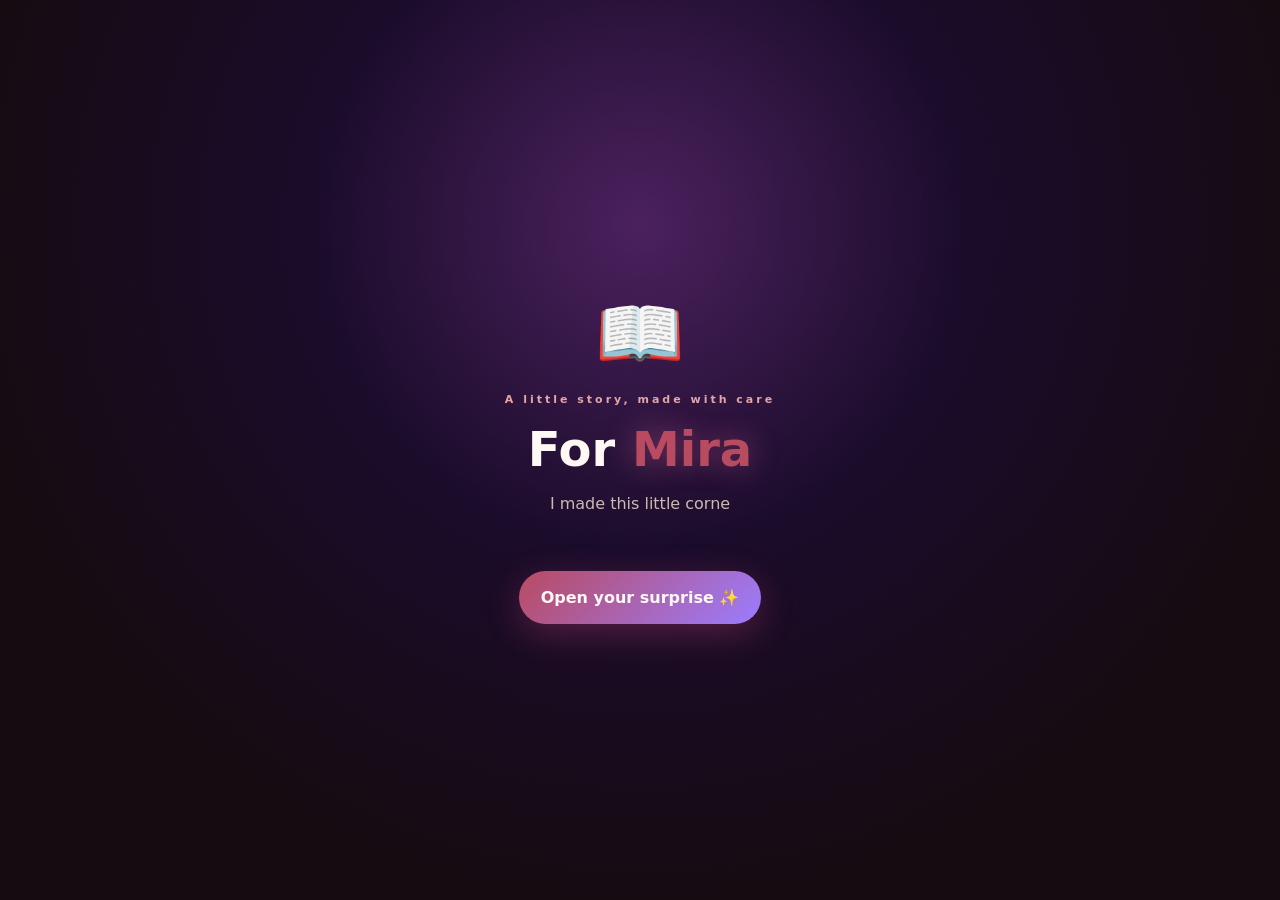
==== commit 8ff4e2b0: "Add Mira's private birthday reflection form" ====
--- a/index.html
+++ b/index.html
@@ -254,6 +254,23 @@
       <p class="tiny-note soundtrack-note">Choose any song. It will open in Spotify, where you can listen in the app or browser.</p>
     </section>
 
+    <!-- MIRA'S OWN BIRTHDAY PAGE -->
+    <section class="section-pad reveal-section birthday-reflection-section" id="your-page">
+      <p class="eyebrow">A PAGE THAT BELONGS TO YOU</p>
+      <h2>Your Birthday, Your Words</h2>
+      <p class="reflection-intro">When the day is over, if you feel like it, leave a little note about how it all went. The lovely bits, the unexpected bits, even the things that didn't go to plan. You don't have to answer questions or make it sound perfect. Just write whatever you want to remember.</p>
+      <form id="birthday-reflection-form" class="birthday-reflection-form">
+        <label for="birthdayReflection">A little piece of your eighteenth birthday</label>
+        <textarea id="birthdayReflection" name="birthday_experience" rows="7" minlength="5" maxlength="12000" required placeholder="Dear future me..."></textarea>
+        <input type="text" name="_honey" class="reflection-honeypot" tabindex="-1" autocomplete="off" aria-hidden="true">
+        <input type="hidden" name="_subject" value="Mira's birthday reflection">
+        <input type="hidden" name="_template" value="table">
+        <button class="primary-btn" type="submit" id="reflectionSubmit">Send this page</button>
+        <p class="reflection-privacy">This note will be emailed to Sagar at the address shown in the site's privacy note. Only send what you're comfortable sharing.</p>
+        <p class="reflection-status" id="reflectionStatus" role="status" aria-live="polite"></p>
+      </form>
+    </section>
+
     <!-- FINAL -->
     <section id="final" class="final-section reveal-section">
       <div class="final-content">
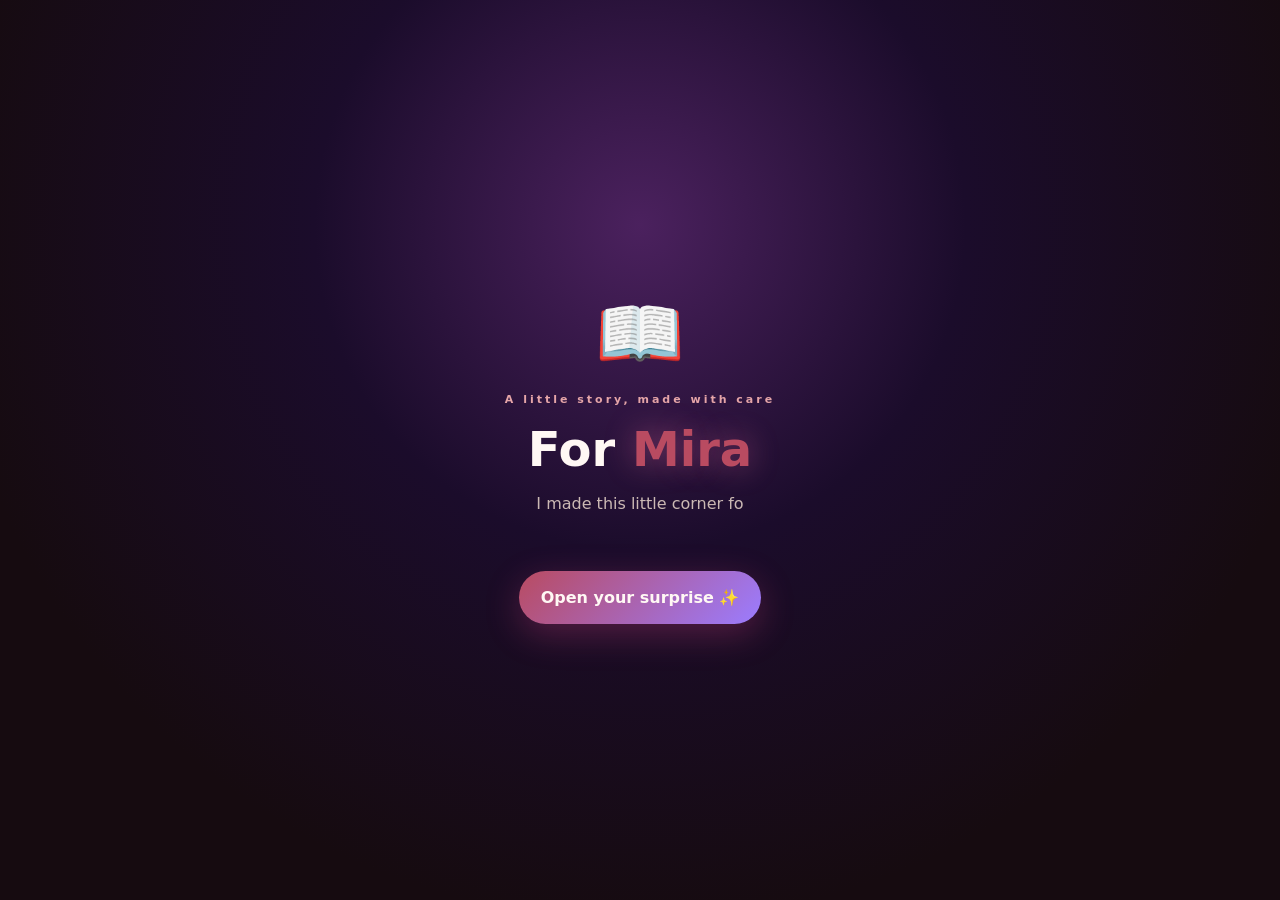
==== commit a26d47c6: "Add reliable opening button fallback and refresh script cache" ====
--- a/index.html
+++ b/index.html
@@ -19,7 +19,7 @@
       <p class="eyebrow">A little story, made with care</p>
       <h1>For <span>Mira</span></h1>
       <p id="openingText"></p>
-      <button class="primary-btn" id="startBtn">Open your surprise ✨</button>
+      <button class="primary-btn" id="startBtn" type="button" onclick="document.getElementById('opening').classList.add('hidden'); document.getElementById('site').classList.remove('hidden');">Open your surprise ✨</button>
     </div>
   </section>
 
@@ -266,7 +266,7 @@
         <input type="hidden" name="_subject" value="Mira's birthday reflection">
         <input type="hidden" name="_template" value="table">
         <button class="primary-btn" type="submit" id="reflectionSubmit">Send this page</button>
-        <p class="reflection-privacy">This note will be emailed to Sagar at the address shown in the site's privacy note. Only send what you're comfortable sharing.</p>
+        <p class="reflection-privacy">Your note will be emailed to Sagar. It is processed by FormSubmit to deliver the email, so only share what you're comfortable sending.</p>
         <p class="reflection-status" id="reflectionStatus" role="status" aria-live="polite"></p>
       </form>
     </section>
@@ -292,6 +292,6 @@
   </div>
 
   <div id="toast"></div>
-  <script src="script.js"></script>
+  <script src="script.js?v=opening-fix-20261113"></script>
 </body>
 </html>
--- a/style.css
+++ b/style.css
@@ -280,3 +280,17 @@
 /* Streaming links replace self-hosted audio controls */
 .soundtrack-play{display:inline-block;text-decoration:none}
 .soundtrack-note{margin-top:22px}
+
+
+/* ---------- Birthday reflection page ---------- */
+.birthday-reflection-section { max-width: 900px; margin-inline: auto; }
+.reflection-intro { max-width: 680px; color: var(--muted, #c8b8bc); line-height: 1.8; margin: 0 auto 2rem; }
+.birthday-reflection-form { max-width: 720px; margin: 0 auto; padding: clamp(1.2rem, 4vw, 2rem); border: 1px solid rgba(215,183,122,.24); border-radius: 22px; background: rgba(255,255,255,.025); display: grid; gap: 1rem; }
+.birthday-reflection-form label { color: var(--pink2); font-size: .95rem; }
+.birthday-reflection-form textarea { width: 100%; min-height: 180px; resize: vertical; border: 1px solid rgba(229,165,168,.28); border-radius: 14px; padding: 1rem; background: rgba(12,6,9,.55); color: #f7e9eb; font: inherit; line-height: 1.7; }
+.birthday-reflection-form textarea:focus { outline: 2px solid var(--gold); outline-offset: 2px; }
+.birthday-reflection-form button { justify-self: start; }
+.reflection-privacy { color: #bdaeb2; font-size: .78rem; line-height: 1.6; margin: 0; }
+.reflection-status { min-height: 1.4em; color: var(--gold); line-height: 1.5; margin: 0; }
+.reflection-honeypot { position: absolute !important; left: -10000px !important; width: 1px !important; height: 1px !important; opacity: 0 !important; }
+@media (max-width: 560px) { .birthday-reflection-form { padding: 1rem; } .birthday-reflection-form button { width: 100%; } }
